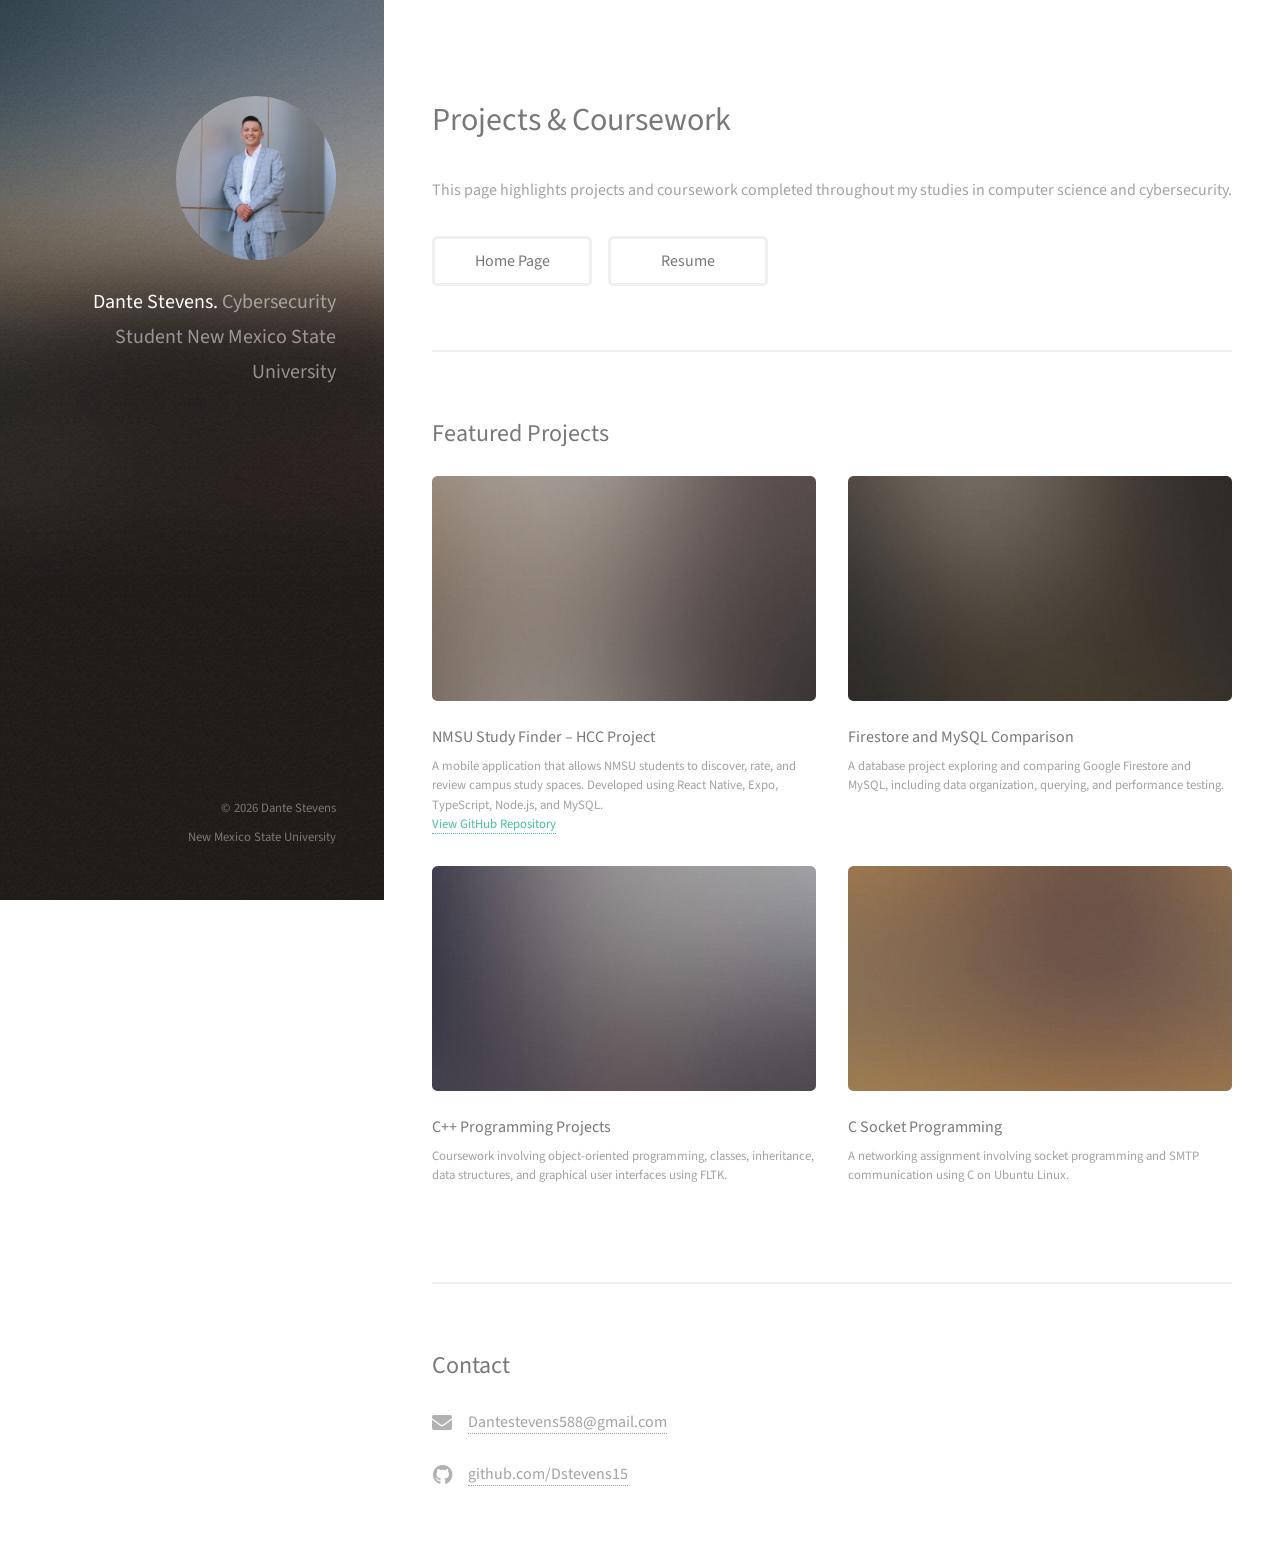
==== portfolio.html @ 9fdf4424 "Create portfolio.html for showcasing projects This file serves as a personal portfolio showcasing pr" ====
<!DOCTYPE HTML>
<html>
<head>
    <title>Dante Stevens | Projects</title>
    <meta charset="utf-8" />
    <meta name="viewport" content="width=device-width, initial-scale=1, user-scalable=no" />
    <link rel="stylesheet" href="assets/css/main.css" />
</head>
<body class="is-preload">

    <header id="header">
        <div class="inner">
            <a href="index.html" class="image avatar">
                <img src="images/avatar.jpg" alt="Dante Stevens" />
            </a>
            <h1>
                <strong>Dante Stevens.</strong><br />
                Cybersecurity Student<br />
                New Mexico State University
            </h1>
        </div>
    </header>

    <div id="main">

        <section>
            <header class="major">
                <h2>Projects & Coursework</h2>
            </header>

            <p>
                This page highlights projects and coursework completed
                throughout my studies in computer science and cybersecurity.
            </p>

            <ul class="actions">
                <li><a href="index.html" class="button">Home Page</a></li>
                <li><a href="files/resume.pdf" target="_blank" class="button">Resume</a></li>
            </ul>
        </section>

        <section>
            <h2>Featured Projects</h2>

            <div class="row">

                <article class="col-6 col-12-xsmall work-item">
                    <a href="https://github.com/Dstevens15/NMSU-Studyroom-RatingApp"
                       target="_blank" class="image fit">
                        <img src="images/thumbs/01.jpg" alt="Study Finder project" />
                    </a>
                    <h3>NMSU Study Finder – HCC Project</h3>
                    <p>
                        A mobile application that allows NMSU students to
                        discover, rate, and review campus study spaces.
                        Developed using React Native, Expo, TypeScript,
                        Node.js, and MySQL.
                    </p>
                    <p>
                        <a href="https://github.com/Dstevens15/NMSU-Studyroom-RatingApp"
                           target="_blank">View GitHub Repository</a>
                    </p>
                </article>

                <article class="col-6 col-12-xsmall work-item">
                    <a href="images/fulls/02.jpg" class="image fit">
                        <img src="images/thumbs/02.jpg" alt="Database project" />
                    </a>
                    <h3>Firestore and MySQL Comparison</h3>
                    <p>
                        A database project exploring and comparing
                        Google Firestore and MySQL, including data
                        organization, querying, and performance testing.
                    </p>
                </article>

                <article class="col-6 col-12-xsmall work-item">
                    <a href="images/fulls/03.jpg" class="image fit">
                        <img src="images/thumbs/03.jpg" alt="C++ programming project" />
                    </a>
                    <h3>C++ Programming Projects</h3>
                    <p>
                        Coursework involving object-oriented programming,
                        classes, inheritance, data structures, and
                        graphical user interfaces using FLTK.
                    </p>
                </article>

                <article class="col-6 col-12-xsmall work-item">
                    <a href="images/fulls/04.jpg" class="image fit">
                        <img src="images/thumbs/04.jpg" alt="Networking project" />
                    </a>
                    <h3>C Socket Programming</h3>
                    <p>
                        A networking assignment involving socket
                        programming and SMTP communication using
                        C on Ubuntu Linux.
                    </p>
                </article>

            </div>
        </section>

        <section>
            <h2>Contact</h2>
            <ul class="labeled-icons">
                <li>
                    <h3 class="icon solid fa-envelope">
                        <span class="label">Email</span>
                    </h3>
                    <a href="mailto:Dantestevens588@gmail.com">
                        Dantestevens588@gmail.com
                    </a>
                </li>
                <li>
                    <h3 class="icon brands fa-github">
                        <span class="label">GitHub</span>
                    </h3>
                    <a href="https://github.com/Dstevens15" target="_blank">
                        github.com/Dstevens15
                    </a>
                </li>
            </ul>
        </section>

    </div>

    <footer id="footer">
        <div class="inner">
            <ul class="copyright">
                <li>&copy; 2026 Dante Stevens</li>
                <li>New Mexico State University</li>
            </ul>
        </div>
    </footer>

    <script src="assets/js/jquery.min.js"></script>
    <script src="assets/js/jquery.poptrox.min.js"></script>
    <script src="assets/js/browser.min.js"></script>
    <script src="assets/js/breakpoints.min.js"></script>
    <script src="assets/js/util.js"></script>
    <script src="assets/js/main.js"></script>

</body>
</html>
---- assets/css/main.css ----
@import url("fontawesome-all.min.css");
@import url("https://fonts.googleapis.com/css?family=Source+Sans+Pro:400,400italic");

/*
	Strata by HTML5 UP
	html5up.net | @ajlkn
	Free for personal and commercial use under the CCA 3.0 license (html5up.net/license)
*/

html, body, div, span, applet, object,
iframe, h1, h2, h3, h4, h5, h6, p, blockquote,
pre, a, abbr, acronym, address, big, cite,
code, del, dfn, em, img, ins, kbd, q, s, samp,
small, strike, strong, sub, sup, tt, var, b,
u, i, center, dl, dt, dd, ol, ul, li, fieldset,
form, label, legend, table, caption, tbody,
tfoot, thead, tr, th, td, article, aside,
canvas, details, embed, figure, figcaption,
footer, header, hgroup, menu, nav, output, ruby,
section, summary, time, mark, audio, video {
	margin: 0;
	padding: 0;
	border: 0;
	font-size: 100%;
	font: inherit;
	vertical-align: baseline;}

article, aside, details, figcaption, figure,
footer, header, hgroup, menu, nav, section {
	display: block;}

body {
	line-height: 1;
}

ol, ul {
	list-style: none;
}

blockquote, q {
	quotes: none;
}

	blockquote:before, blockquote:after, q:before, q:after {
		content: '';
		content: none;
	}

table {
	border-collapse: collapse;
	border-spacing: 0;
}

body {
	-webkit-text-size-adjust: none;
}

mark {
	background-color: transparent;
	color: inherit;
}

input::-moz-focus-inner {
	border: 0;
	padding: 0;
}

input, select, textarea {
	-moz-appearance: none;
	-webkit-appearance: none;
	-ms-appearance: none;
	appearance: none;
}

/* Basic */

	html {
		box-sizing: border-box;
	}

	*, *:before, *:after {
		box-sizing: inherit;
	}

	body {
		background: #fff;
	}

		body.is-preload *, body.is-preload *:before, body.is-preload *:after {
			-moz-animation: none !important;
			-webkit-animation: none !important;
			-ms-animation: none !important;
			animation: none !important;
			-moz-transition: none !important;
			-webkit-transition: none !important;
			-ms-transition: none !important;
			transition: none !important;
		}

	body, input, select, textarea {
		color: #a2a2a2;
		font-family: "Source Sans Pro", Helvetica, sans-serif;
		font-size: 16pt;
		font-weight: 400;
		line-height: 1.75em;
	}

	a {
		-moz-transition: color 0.2s ease-in-out, border-color 0.2s ease-in-out;
		-webkit-transition: color 0.2s ease-in-out, border-color 0.2s ease-in-out;
		-ms-transition: color 0.2s ease-in-out, border-color 0.2s ease-in-out;
		transition: color 0.2s ease-in-out, border-color 0.2s ease-in-out;
		border-bottom: dotted 1px;
		color: #49bf9d;
		text-decoration: none;
	}

		a:hover {
			border-bottom-color: transparent;
			color: #49bf9d !important;
			text-decoration: none;
		}

	strong, b {
		color: #787878;
		font-weight: 400;
	}

	em, i {
		font-style: italic;
	}

	p {
		margin: 0 0 2em 0;
	}

	h1, h2, h3, h4, h5, h6 {
		color: #787878;
		font-weight: 400;
		line-height: 1em;
		margin: 0 0 1em 0;
	}

		h1 a, h2 a, h3 a, h4 a, h5 a, h6 a {
			color: inherit;
			text-decoration: none;
		}

	h1 {
		font-size: 2em;
		line-height: 1.5em;
	}

	h2 {
		font-size: 1.5em;
		line-height: 1.5em;
	}

	h3 {
		font-size: 1.25em;
		line-height: 1.5em;
	}

	h4 {
		font-size: 1.1em;
		line-height: 1.5em;
	}

	h5 {
		font-size: 0.9em;
		line-height: 1.5em;
	}

	h6 {
		font-size: 0.7em;
		line-height: 1.5em;
	}

	sub {
		font-size: 0.8em;
		position: relative;
		top: 0.5em;
	}

	sup {
		font-size: 0.8em;
		position: relative;
		top: -0.5em;
	}

	hr {
		border: 0;
		border-bottom: solid 2px #efefef;
		margin: 2em 0;
	}

		hr.major {
			margin: 3em 0;
		}

	blockquote {
		border-left: solid 6px #efefef;
		font-style: italic;
		margin: 0 0 2em 0;
		padding: 0.5em 0 0.5em 1.5em;
	}

	code {
		background: #f7f7f7;
		border-radius: 0.35em;
		border: solid 2px #efefef;
		font-family: "Courier New", monospace;
		font-size: 0.9em;
		margin: 0 0.25em;
		padding: 0.25em 0.65em;
	}

	pre {
		-webkit-overflow-scrolling: touch;
		font-family: "Courier New", monospace;
		font-size: 0.9em;
		margin: 0 0 2em 0;
	}

		pre code {
			display: block;
			line-height: 1.75em;
			padding: 1em 1.5em;
			overflow-x: auto;
		}

	.align-left {
		text-align: left;
	}

	.align-center {
		text-align: center;
	}

	.align-right {
		text-align: right;
	}

/* Container */

	.container {
		margin: 0 auto;
		max-width: calc(100% - 4em);
		width: 100%;
	}

		.container.xsmall {
			width: 25%;
		}

		.container.small {
			width: 50%;
		}

		.container.medium {
			width: 75%;
		}

		.container.large {
			width: 125%;
		}

		.container.xlarge {
			width: 150%;
		}

		.container.max {
			width: 100%;
		}

		@media screen and (max-width: 980px) {

			.container {
				width: 100% !important;
				max-width: 100% !important;
			}

		}

		@media screen and (max-width: 480px) {

			.container {
				max-width: calc(100% - 3em);
			}

		}

/* Row */

	.row {
		display: flex;
		flex-wrap: wrap;
		box-sizing: border-box;
		align-items: stretch;
	}

		.row > * {
			box-sizing: border-box;
		}

		.row.gtr-uniform > * > :last-child {
			margin-bottom: 0;
		}

		.row.aln-left {
			justify-content: flex-start;
		}

		.row.aln-center {
			justify-content: center;
		}

		.row.aln-right {
			justify-content: flex-end;
		}

		.row.aln-top {
			align-items: flex-start;
		}

		.row.aln-middle {
			align-items: center;
		}

		.row.aln-bottom {
			align-items: flex-end;
		}

		.row > .imp {
			order: -1;
		}

		.row > .col-1 {
			width: 8.33333%;
		}

		.row > .off-1 {
			margin-left: 8.33333%;
		}

		.row > .col-2 {
			width: 16.66667%;
		}

		.row > .off-2 {
			margin-left: 16.66667%;
		}

		.row > .col-3 {
			width: 25%;
		}

		.row > .off-3 {
			margin-left: 25%;
		}

		.row > .col-4 {
			width: 33.33333%;
		}

		.row > .off-4 {
			margin-left: 33.33333%;
		}

		.row > .col-5 {
			width: 41.66667%;
		}

		.row > .off-5 {
			margin-left: 41.66667%;
		}

		.row > .col-6 {
			width: 50%;
		}

		.row > .off-6 {
			margin-left: 50%;
		}

		.row > .col-7 {
			width: 58.33333%;
		}

		.row > .off-7 {
			margin-left: 58.33333%;
		}

		.row > .col-8 {
			width: 66.66667%;
		}

		.row > .off-8 {
			margin-left: 66.66667%;
		}

		.row > .col-9 {
			width: 75%;
		}

		.row > .off-9 {
			margin-left: 75%;
		}

		.row > .col-10 {
			width: 83.33333%;
		}

		.row > .off-10 {
			margin-left: 83.33333%;
		}

		.row > .col-11 {
			width: 91.66667%;
		}

		.row > .off-11 {
			margin-left: 91.66667%;
		}

		.row > .col-12 {
			width: 100%;
		}

		.row > .off-12 {
			margin-left: 100%;
		}

		.row.gtr-0 {
			margin-top: 0;
			margin-left: 0em;
		}

			.row.gtr-0 > * {
				padding: 0 0 0 0em;
			}

			.row.gtr-0.gtr-uniform {
				margin-top: 0em;
			}

				.row.gtr-0.gtr-uniform > * {
					padding-top: 0em;
				}

		.row.gtr-25 {
			margin-top: 0;
			margin-left: -0.625em;
		}

			.row.gtr-25 > * {
				padding: 0 0 0 0.625em;
			}

			.row.gtr-25.gtr-uniform {
				margin-top: -0.625em;
			}

				.row.gtr-25.gtr-uniform > * {
					padding-top: 0.625em;
				}

		.row.gtr-50 {
			margin-top: 0;
			margin-left: -1.25em;
		}

			.row.gtr-50 > * {
				padding: 0 0 0 1.25em;
			}

			.row.gtr-50.gtr-uniform {
				margin-top: -1.25em;
			}

				.row.gtr-50.gtr-uniform > * {
					padding-top: 1.25em;
				}

		.row {
			margin-top: 0;
			margin-left: -2.5em;
		}

			.row > * {
				padding: 0 0 0 2.5em;
			}

			.row.gtr-uniform {
				margin-top: -2.5em;
			}

				.row.gtr-uniform > * {
					padding-top: 2.5em;
				}

		.row.gtr-150 {
			margin-top: 0;
			margin-left: -3.75em;
		}

			.row.gtr-150 > * {
				padding: 0 0 0 3.75em;
			}

			.row.gtr-150.gtr-uniform {
				margin-top: -3.75em;
			}

				.row.gtr-150.gtr-uniform > * {
					padding-top: 3.75em;
				}

		.row.gtr-200 {
			margin-top: 0;
			margin-left: -5em;
		}

			.row.gtr-200 > * {
				padding: 0 0 0 5em;
			}

			.row.gtr-200.gtr-uniform {
				margin-top: -5em;
			}

				.row.gtr-200.gtr-uniform > * {
					padding-top: 5em;
				}

		@media screen and (max-width: 1800px) {

			.row {
				display: flex;
				flex-wrap: wrap;
				box-sizing: border-box;
				align-items: stretch;
			}

				.row > * {
					box-sizing: border-box;
				}

				.row.gtr-uniform > * > :last-child {
					margin-bottom: 0;
				}

				.row.aln-left {
					justify-content: flex-start;
				}

				.row.aln-center {
					justify-content: center;
				}

				.row.aln-right {
					justify-content: flex-end;
				}

				.row.aln-top {
					align-items: flex-start;
				}

				.row.aln-middle {
					align-items: center;
				}

				.row.aln-bottom {
					align-items: flex-end;
				}

				.row > .imp-xlarge {
					order: -1;
				}

				.row > .col-1-xlarge {
					width: 8.33333%;
				}

				.row > .off-1-xlarge {
					margin-left: 8.33333%;
				}

				.row > .col-2-xlarge {
					width: 16.66667%;
				}

				.row > .off-2-xlarge {
					margin-left: 16.66667%;
				}

				.row > .col-3-xlarge {
					width: 25%;
				}

				.row > .off-3-xlarge {
					margin-left: 25%;
				}

				.row > .col-4-xlarge {
					width: 33.33333%;
				}

				.row > .off-4-xlarge {
					margin-left: 33.33333%;
				}

				.row > .col-5-xlarge {
					width: 41.66667%;
				}

				.row > .off-5-xlarge {
					margin-left: 41.66667%;
				}

				.row > .col-6-xlarge {
					width: 50%;
				}

				.row > .off-6-xlarge {
					margin-left: 50%;
				}

				.row > .col-7-xlarge {
					width: 58.33333%;
				}

				.row > .off-7-xlarge {
					margin-left: 58.33333%;
				}

				.row > .col-8-xlarge {
					width: 66.66667%;
				}

				.row > .off-8-xlarge {
					margin-left: 66.66667%;
				}

				.row > .col-9-xlarge {
					width: 75%;
				}

				.row > .off-9-xlarge {
					margin-left: 75%;
				}

				.row > .col-10-xlarge {
					width: 83.33333%;
				}

				.row > .off-10-xlarge {
					margin-left: 83.33333%;
				}

				.row > .col-11-xlarge {
					width: 91.66667%;
				}

				.row > .off-11-xlarge {
					margin-left: 91.66667%;
				}

				.row > .col-12-xlarge {
					width: 100%;
				}

				.row > .off-12-xlarge {
					margin-left: 100%;
				}

				.row.gtr-0 {
					margin-top: 0;
					margin-left: 0em;
				}

					.row.gtr-0 > * {
						padding: 0 0 0 0em;
					}

					.row.gtr-0.gtr-uniform {
						margin-top: 0em;
					}

						.row.gtr-0.gtr-uniform > * {
							padding-top: 0em;
						}

				.row.gtr-25 {
					margin-top: 0;
					margin-left: -0.625em;
				}

					.row.gtr-25 > * {
						padding: 0 0 0 0.625em;
					}

					.row.gtr-25.gtr-uniform {
						margin-top: -0.625em;
					}

						.row.gtr-25.gtr-uniform > * {
							padding-top: 0.625em;
						}

				.row.gtr-50 {
					margin-top: 0;
					margin-left: -1.25em;
				}

					.row.gtr-50 > * {
						padding: 0 0 0 1.25em;
					}

					.row.gtr-50.gtr-uniform {
						margin-top: -1.25em;
					}

						.row.gtr-50.gtr-uniform > * {
							padding-top: 1.25em;
						}

				.row {
					margin-top: 0;
					margin-left: -2.5em;
				}

					.row > * {
						padding: 0 0 0 2.5em;
					}

					.row.gtr-uniform {
						margin-top: -2.5em;
					}

						.row.gtr-uniform > * {
							padding-top: 2.5em;
						}

				.row.gtr-150 {
					margin-top: 0;
					margin-left: -3.75em;
				}

					.row.gtr-150 > * {
						padding: 0 0 0 3.75em;
					}

					.row.gtr-150.gtr-uniform {
						margin-top: -3.75em;
					}

						.row.gtr-150.gtr-uniform > * {
							padding-top: 3.75em;
						}

				.row.gtr-200 {
					margin-top: 0;
					margin-left: -5em;
				}

					.row.gtr-200 > * {
						padding: 0 0 0 5em;
					}

					.row.gtr-200.gtr-uniform {
						margin-top: -5em;
					}

						.row.gtr-200.gtr-uniform > * {
							padding-top: 5em;
						}

		}

		@media screen and (max-width: 1280px) {

			.row {
				display: flex;
				flex-wrap: wrap;
				box-sizing: border-box;
				align-items: stretch;
			}

				.row > * {
					box-sizing: border-box;
				}

				.row.gtr-uniform > * > :last-child {
					margin-bottom: 0;
				}

				.row.aln-left {
					justify-content: flex-start;
				}

				.row.aln-center {
					justify-content: center;
				}

				.row.aln-right {
					justify-content: flex-end;
				}

				.row.aln-top {
					align-items: flex-start;
				}

				.row.aln-middle {
					align-items: center;
				}

				.row.aln-bottom {
					align-items: flex-end;
				}

				.row > .imp-large {
					order: -1;
				}

				.row > .col-1-large {
					width: 8.33333%;
				}

				.row > .off-1-large {
					margin-left: 8.33333%;
				}

				.row > .col-2-large {
					width: 16.66667%;
				}

				.row > .off-2-large {
					margin-left: 16.66667%;
				}

				.row > .col-3-large {
					width: 25%;
				}

				.row > .off-3-large {
					margin-left: 25%;
				}

				.row > .col-4-large {
					width: 33.33333%;
				}

				.row > .off-4-large {
					margin-left: 33.33333%;
				}

				.row > .col-5-large {
					width: 41.66667%;
				}

				.row > .off-5-large {
					margin-left: 41.66667%;
				}

				.row > .col-6-large {
					width: 50%;
				}

				.row > .off-6-large {
					margin-left: 50%;
				}

				.row > .col-7-large {
					width: 58.33333%;
				}

				.row > .off-7-large {
					margin-left: 58.33333%;
				}

				.row > .col-8-large {
					width: 66.66667%;
				}

				.row > .off-8-large {
					margin-left: 66.66667%;
				}

				.row > .col-9-large {
					width: 75%;
				}

				.row > .off-9-large {
					margin-left: 75%;
				}

				.row > .col-10-large {
					width: 83.33333%;
				}

				.row > .off-10-large {
					margin-left: 83.33333%;
				}

				.row > .col-11-large {
					width: 91.66667%;
				}

				.row > .off-11-large {
					margin-left: 91.66667%;
				}

				.row > .col-12-large {
					width: 100%;
				}

				.row > .off-12-large {
					margin-left: 100%;
				}

				.row.gtr-0 {
					margin-top: 0;
					margin-left: 0em;
				}

					.row.gtr-0 > * {
						padding: 0 0 0 0em;
					}

					.row.gtr-0.gtr-uniform {
						margin-top: 0em;
					}

						.row.gtr-0.gtr-uniform > * {
							padding-top: 0em;
						}

				.row.gtr-25 {
					margin-top: 0;
					margin-left: -0.5em;
				}

					.row.gtr-25 > * {
						padding: 0 0 0 0.5em;
					}

					.row.gtr-25.gtr-uniform {
						margin-top: -0.5em;
					}

						.row.gtr-25.gtr-uniform > * {
							padding-top: 0.5em;
						}

				.row.gtr-50 {
					margin-top: 0;
					margin-left: -1em;
				}

					.row.gtr-50 > * {
						padding: 0 0 0 1em;
					}

					.row.gtr-50.gtr-uniform {
						margin-top: -1em;
					}

						.row.gtr-50.gtr-uniform > * {
							padding-top: 1em;
						}

				.row {
					margin-top: 0;
					margin-left: -2em;
				}

					.row > * {
						padding: 0 0 0 2em;
					}

					.row.gtr-uniform {
						margin-top: -2em;
					}

						.row.gtr-uniform > * {
							padding-top: 2em;
						}

				.row.gtr-150 {
					margin-top: 0;
					margin-left: -3em;
				}

					.row.gtr-150 > * {
						padding: 0 0 0 3em;
					}

					.row.gtr-150.gtr-uniform {
						margin-top: -3em;
					}

						.row.gtr-150.gtr-uniform > * {
							padding-top: 3em;
						}

				.row.gtr-200 {
					margin-top: 0;
					margin-left: -4em;
				}

					.row.gtr-200 > * {
						padding: 0 0 0 4em;
					}

					.row.gtr-200.gtr-uniform {
						margin-top: -4em;
					}

						.row.gtr-200.gtr-uniform > * {
							padding-top: 4em;
						}

		}

		@media screen and (max-width: 980px) {

			.row {
				display: flex;
				flex-wrap: wrap;
				box-sizing: border-box;
				align-items: stretch;
			}

				.row > * {
					box-sizing: border-box;
				}

				.row.gtr-uniform > * > :last-child {
					margin-bottom: 0;
				}

				.row.aln-left {
					justify-content: flex-start;
				}

				.row.aln-center {
					justify-content: center;
				}

				.row.aln-right {
					justify-content: flex-end;
				}

				.row.aln-top {
					align-items: flex-start;
				}

				.row.aln-middle {
					align-items: center;
				}

				.row.aln-bottom {
					align-items: flex-end;
				}

				.row > .imp-medium {
					order: -1;
				}

				.row > .col-1-medium {
					width: 8.33333%;
				}

				.row > .off-1-medium {
					margin-left: 8.33333%;
				}

				.row > .col-2-medium {
					width: 16.66667%;
				}

				.row > .off-2-medium {
					margin-left: 16.66667%;
				}

				.row > .col-3-medium {
					width: 25%;
				}

				.row > .off-3-medium {
					margin-left: 25%;
				}

				.row > .col-4-medium {
					width: 33.33333%;
				}

				.row > .off-4-medium {
					margin-left: 33.33333%;
				}

				.row > .col-5-medium {
					width: 41.66667%;
				}

				.row > .off-5-medium {
					margin-left: 41.66667%;
				}

				.row > .col-6-medium {
					width: 50%;
				}

				.row > .off-6-medium {
					margin-left: 50%;
				}

				.row > .col-7-medium {
					width: 58.33333%;
				}

				.row > .off-7-medium {
					margin-left: 58.33333%;
				}

				.row > .col-8-medium {
					width: 66.66667%;
				}

				.row > .off-8-medium {
					margin-left: 66.66667%;
				}

				.row > .col-9-medium {
					width: 75%;
				}

				.row > .off-9-medium {
					margin-left: 75%;
				}

				.row > .col-10-medium {
					width: 83.33333%;
				}

				.row > .off-10-medium {
					margin-left: 83.33333%;
				}

				.row > .col-11-medium {
					width: 91.66667%;
				}

				.row > .off-11-medium {
					margin-left: 91.66667%;
				}

				.row > .col-12-medium {
					width: 100%;
				}

				.row > .off-12-medium {
					margin-left: 100%;
				}

				.row.gtr-0 {
					margin-top: 0;
					margin-left: 0em;
				}

					.row.gtr-0 > * {
						padding: 0 0 0 0em;
					}

					.row.gtr-0.gtr-uniform {
						margin-top: 0em;
					}

						.row.gtr-0.gtr-uniform > * {
							padding-top: 0em;
						}

				.row.gtr-25 {
					margin-top: 0;
					margin-left: -0.5em;
				}

					.row.gtr-25 > * {
						padding: 0 0 0 0.5em;
					}

					.row.gtr-25.gtr-uniform {
						margin-top: -0.5em;
					}

						.row.gtr-25.gtr-uniform > * {
							padding-top: 0.5em;
						}

				.row.gtr-50 {
					margin-top: 0;
					margin-left: -1em;
				}

					.row.gtr-50 > * {
						padding: 0 0 0 1em;
					}

					.row.gtr-50.gtr-uniform {
						margin-top: -1em;
					}

						.row.gtr-50.gtr-uniform > * {
							padding-top: 1em;
						}

				.row {
					margin-top: 0;
					margin-left: -2em;
				}

					.row > * {
						padding: 0 0 0 2em;
					}

					.row.gtr-uniform {
						margin-top: -2em;
					}

						.row.gtr-uniform > * {
							padding-top: 2em;
						}

				.row.gtr-150 {
					margin-top: 0;
					margin-left: -3em;
				}

					.row.gtr-150 > * {
						padding: 0 0 0 3em;
					}

					.row.gtr-150.gtr-uniform {
						margin-top: -3em;
					}

						.row.gtr-150.gtr-uniform > * {
							padding-top: 3em;
						}

				.row.gtr-200 {
					margin-top: 0;
					margin-left: -4em;
				}

					.row.gtr-200 > * {
						padding: 0 0 0 4em;
					}

					.row.gtr-200.gtr-uniform {
						margin-top: -4em;
					}

						.row.gtr-200.gtr-uniform > * {
							padding-top: 4em;
						}

		}

		@media screen and (max-width: 736px) {

			.row {
				display: flex;
				flex-wrap: wrap;
				box-sizing: border-box;
				align-items: stretch;
			}

				.row > * {
					box-sizing: border-box;
				}

				.row.gtr-uniform > * > :last-child {
					margin-bottom: 0;
				}

				.row.aln-left {
					justify-content: flex-start;
				}

				.row.aln-center {
					justify-content: center;
				}

				.row.aln-right {
					justify-content: flex-end;
				}

				.row.aln-top {
					align-items: flex-start;
				}

				.row.aln-middle {
					align-items: center;
				}

				.row.aln-bottom {
					align-items: flex-end;
				}

				.row > .imp-small {
					order: -1;
				}

				.row > .col-1-small {
					width: 8.33333%;
				}

				.row > .off-1-small {
					margin-left: 8.33333%;
				}

				.row > .col-2-small {
					width: 16.66667%;
				}

				.row > .off-2-small {
					margin-left: 16.66667%;
				}

				.row > .col-3-small {
					width: 25%;
				}

				.row > .off-3-small {
					margin-left: 25%;
				}

				.row > .col-4-small {
					width: 33.33333%;
				}

				.row > .off-4-small {
					margin-left: 33.33333%;
				}

				.row > .col-5-small {
					width: 41.66667%;
				}

				.row > .off-5-small {
					margin-left: 41.66667%;
				}

				.row > .col-6-small {
					width: 50%;
				}

				.row > .off-6-small {
					margin-left: 50%;
				}

				.row > .col-7-small {
					width: 58.33333%;
				}

				.row > .off-7-small {
					margin-left: 58.33333%;
				}

				.row > .col-8-small {
					width: 66.66667%;
				}

				.row > .off-8-small {
					margin-left: 66.66667%;
				}

				.row > .col-9-small {
					width: 75%;
				}

				.row > .off-9-small {
					margin-left: 75%;
				}

				.row > .col-10-small {
					width: 83.33333%;
				}

				.row > .off-10-small {
					margin-left: 83.33333%;
				}

				.row > .col-11-small {
					width: 91.66667%;
				}

				.row > .off-11-small {
					margin-left: 91.66667%;
				}

				.row > .col-12-small {
					width: 100%;
				}

				.row > .off-12-small {
					margin-left: 100%;
				}

				.row.gtr-0 {
					margin-top: 0;
					margin-left: 0em;
				}

					.row.gtr-0 > * {
						padding: 0 0 0 0em;
					}

					.row.gtr-0.gtr-uniform {
						margin-top: 0em;
					}

						.row.gtr-0.gtr-uniform > * {
							padding-top: 0em;
						}

				.row.gtr-25 {
					margin-top: 0;
					margin-left: -0.375em;
				}

					.row.gtr-25 > * {
						padding: 0 0 0 0.375em;
					}

					.row.gtr-25.gtr-uniform {
						margin-top: -0.375em;
					}

						.row.gtr-25.gtr-uniform > * {
							padding-top: 0.375em;
						}

				.row.gtr-50 {
					margin-top: 0;
					margin-left: -0.75em;
				}

					.row.gtr-50 > * {
						padding: 0 0 0 0.75em;
					}

					.row.gtr-50.gtr-uniform {
						margin-top: -0.75em;
					}

						.row.gtr-50.gtr-uniform > * {
							padding-top: 0.75em;
						}

				.row {
					margin-top: 0;
					margin-left: -1.5em;
				}

					.row > * {
						padding: 0 0 0 1.5em;
					}

					.row.gtr-uniform {
						margin-top: -1.5em;
					}

						.row.gtr-uniform > * {
							padding-top: 1.5em;
						}

				.row.gtr-150 {
					margin-top: 0;
					margin-left: -2.25em;
				}

					.row.gtr-150 > * {
						padding: 0 0 0 2.25em;
					}

					.row.gtr-150.gtr-uniform {
						margin-top: -2.25em;
					}

						.row.gtr-150.gtr-uniform > * {
							padding-top: 2.25em;
						}

				.row.gtr-200 {
					margin-top: 0;
					margin-left: -3em;
				}

					.row.gtr-200 > * {
						padding: 0 0 0 3em;
					}

					.row.gtr-200.gtr-uniform {
						margin-top: -3em;
					}

						.row.gtr-200.gtr-uniform > * {
							padding-top: 3em;
						}

		}

		@media screen and (max-width: 480px) {

			.row {
				display: flex;
				flex-wrap: wrap;
				box-sizing: border-box;
				align-items: stretch;
			}

				.row > * {
					box-sizing: border-box;
				}

				.row.gtr-uniform > * > :last-child {
					margin-bottom: 0;
				}

				.row.aln-left {
					justify-content: flex-start;
				}

				.row.aln-center {
					justify-content: center;
				}

				.row.aln-right {
					justify-content: flex-end;
				}

				.row.aln-top {
					align-items: flex-start;
				}

				.row.aln-middle {
					align-items: center;
				}

				.row.aln-bottom {
					align-items: flex-end;
				}

				.row > .imp-xsmall {
					order: -1;
				}

				.row > .col-1-xsmall {
					width: 8.33333%;
				}

				.row > .off-1-xsmall {
					margin-left: 8.33333%;
				}

				.row > .col-2-xsmall {
					width: 16.66667%;
				}

				.row > .off-2-xsmall {
					margin-left: 16.66667%;
				}

				.row > .col-3-xsmall {
					width: 25%;
				}

				.row > .off-3-xsmall {
					margin-left: 25%;
				}

				.row > .col-4-xsmall {
					width: 33.33333%;
				}

				.row > .off-4-xsmall {
					margin-left: 33.33333%;
				}

				.row > .col-5-xsmall {
					width: 41.66667%;
				}

				.row > .off-5-xsmall {
					margin-left: 41.66667%;
				}

				.row > .col-6-xsmall {
					width: 50%;
				}

				.row > .off-6-xsmall {
					margin-left: 50%;
				}

				.row > .col-7-xsmall {
					width: 58.33333%;
				}

				.row > .off-7-xsmall {
					margin-left: 58.33333%;
				}

				.row > .col-8-xsmall {
					width: 66.66667%;
				}

				.row > .off-8-xsmall {
					margin-left: 66.66667%;
				}

				.row > .col-9-xsmall {
					width: 75%;
				}

				.row > .off-9-xsmall {
					margin-left: 75%;
				}

				.row > .col-10-xsmall {
					width: 83.33333%;
				}

				.row > .off-10-xsmall {
					margin-left: 83.33333%;
				}

				.row > .col-11-xsmall {
					width: 91.66667%;
				}

				.row > .off-11-xsmall {
					margin-left: 91.66667%;
				}

				.row > .col-12-xsmall {
					width: 100%;
				}

				.row > .off-12-xsmall {
					margin-left: 100%;
				}

				.row.gtr-0 {
					margin-top: 0;
					margin-left: 0em;
				}

					.row.gtr-0 > * {
						padding: 0 0 0 0em;
					}

					.row.gtr-0.gtr-uniform {
						margin-top: 0em;
					}

						.row.gtr-0.gtr-uniform > * {
							padding-top: 0em;
						}

				.row.gtr-25 {
					margin-top: 0;
					margin-left: -0.375em;
				}

					.row.gtr-25 > * {
						padding: 0 0 0 0.375em;
					}

					.row.gtr-25.gtr-uniform {
						margin-top: -0.375em;
					}

						.row.gtr-25.gtr-uniform > * {
							padding-top: 0.375em;
						}

				.row.gtr-50 {
					margin-top: 0;
					margin-left: -0.75em;
				}

					.row.gtr-50 > * {
						padding: 0 0 0 0.75em;
					}

					.row.gtr-50.gtr-uniform {
						margin-top: -0.75em;
					}

						.row.gtr-50.gtr-uniform > * {
							padding-top: 0.75em;
						}

				.row {
					margin-top: 0;
					margin-left: -1.5em;
				}

					.row > * {
						padding: 0 0 0 1.5em;
					}

					.row.gtr-uniform {
						margin-top: -1.5em;
					}

						.row.gtr-uniform > * {
							padding-top: 1.5em;
						}

				.row.gtr-150 {
					margin-top: 0;
					margin-left: -2.25em;
				}

					.row.gtr-150 > * {
						padding: 0 0 0 2.25em;
					}

					.row.gtr-150.gtr-uniform {
						margin-top: -2.25em;
					}

						.row.gtr-150.gtr-uniform > * {
							padding-top: 2.25em;
						}

				.row.gtr-200 {
					margin-top: 0;
					margin-left: -3em;
				}

					.row.gtr-200 > * {
						padding: 0 0 0 3em;
					}

					.row.gtr-200.gtr-uniform {
						margin-top: -3em;
					}

						.row.gtr-200.gtr-uniform > * {
							padding-top: 3em;
						}

		}

/* Section/Article */

	section.special, article.special {
		text-align: center;
	}

	header p {
		color: #b2b2b2;
		position: relative;
		margin: 0 0 1.5em 0;
	}

	header h2 + p {
		font-size: 1.25em;
		margin-top: -1em;
		line-height: 1.5em;
	}

	header h3 + p {
		font-size: 1.1em;
		margin-top: -0.8em;
		line-height: 1.5em;
	}

	header h4 + p,
	header h5 + p,
	header h6 + p {
		font-size: 0.9em;
		margin-top: -0.6em;
		line-height: 1.5em;
	}

	header.major h2 {
		font-size: 2em;
	}

/* Form */

	form {
		margin: 0 0 2em 0;
	}

	label {
		color: #787878;
		display: block;
		font-size: 0.9em;
		font-weight: 400;
		margin: 0 0 1em 0;
	}

	input[type="text"],
	input[type="password"],
	input[type="email"],
	select,
	textarea {
		-moz-appearance: none;
		-webkit-appearance: none;
		-ms-appearance: none;
		appearance: none;
		background: #f7f7f7;
		border-radius: 0.35em;
		border: solid 2px transparent;
		color: inherit;
		display: block;
		outline: 0;
		padding: 0 0.75em;
		text-decoration: none;
		width: 100%;
	}

		input[type="text"]:invalid,
		input[type="password"]:invalid,
		input[type="email"]:invalid,
		select:invalid,
		textarea:invalid {
			box-shadow: none;
		}

		input[type="text"]:focus,
		input[type="password"]:focus,
		input[type="email"]:focus,
		select:focus,
		textarea:focus {
			border-color: #49bf9d;
		}

	select {
		background-image: url("data:image/svg+xml;charset=utf8,%3Csvg xmlns='http://www.w3.org/2000/svg' width='40' height='40' preserveAspectRatio='none' viewBox='0 0 40 40'%3E%3Cpath d='M9.4,12.3l10.4,10.4l10.4-10.4c0.2-0.2,0.5-0.4,0.9-0.4c0.3,0,0.6,0.1,0.9,0.4l3.3,3.3c0.2,0.2,0.4,0.5,0.4,0.9 c0,0.4-0.1,0.6-0.4,0.9L20.7,31.9c-0.2,0.2-0.5,0.4-0.9,0.4c-0.3,0-0.6-0.1-0.9-0.4L4.3,17.3c-0.2-0.2-0.4-0.5-0.4-0.9 c0-0.4,0.1-0.6,0.4-0.9l3.3-3.3c0.2-0.2,0.5-0.4,0.9-0.4S9.1,12.1,9.4,12.3z' fill='%23dfdfdf' /%3E%3C/svg%3E");
		background-size: 1.25rem;
		background-repeat: no-repeat;
		background-position: calc(100% - 1rem) center;
		height: 2.75em;
		padding-right: 2.75em;
		text-overflow: ellipsis;
	}

		select option {
			color: #787878;
			background: #fff;
		}

		select:focus::-ms-value {
			background-color: transparent;
		}

		select::-ms-expand {
			display: none;
		}

	input[type="text"],
	input[type="password"],
	input[type="email"],
	select {
		height: 2.75em;
	}

	textarea {
		padding: 0.75em;
	}

	input[type="checkbox"],
	input[type="radio"] {
		-moz-appearance: none;
		-webkit-appearance: none;
		-ms-appearance: none;
		appearance: none;
		display: block;
		float: left;
		margin-right: -2em;
		opacity: 0;
		width: 1em;
		z-index: -1;
	}

		input[type="checkbox"] + label,
		input[type="radio"] + label {
			text-decoration: none;
			color: #a2a2a2;
			cursor: pointer;
			display: inline-block;
			font-size: 1em;
			font-weight: 400;
			padding-left: 2.4em;
			padding-right: 0.75em;
			position: relative;
		}

			input[type="checkbox"] + label:before,
			input[type="radio"] + label:before {
				-moz-osx-font-smoothing: grayscale;
				-webkit-font-smoothing: antialiased;
				display: inline-block;
				font-style: normal;
				font-variant: normal;
				text-rendering: auto;
				line-height: 1;
				text-transform: none !important;
				font-family: 'Font Awesome 5 Free';
				font-weight: 900;
			}

			input[type="checkbox"] + label:before,
			input[type="radio"] + label:before {
				background: #f7f7f7;
				border-radius: 0.35em;
				border: solid 2px transparent;
				content: '';
				display: inline-block;
				font-size: 0.8em;
				height: 2.0625em;
				left: 0;
				line-height: 1.85625em;
				position: absolute;
				text-align: center;
				top: 0;
				width: 2.0625em;
			}

		input[type="checkbox"]:checked + label:before,
		input[type="radio"]:checked + label:before {
			background: #787878;
			border-color: #787878;
			color: #fff;
			content: '\f00c';
		}

		input[type="checkbox"]:focus + label:before,
		input[type="radio"]:focus + label:before {
			border-color: #49bf9d;
		}

	input[type="checkbox"] + label:before {
		border-radius: 0.35em;
	}

	input[type="radio"] + label:before {
		border-radius: 100%;
	}

	::-webkit-input-placeholder {
		color: #b2b2b2 !important;
		opacity: 1.0;
	}

	:-moz-placeholder {
		color: #b2b2b2 !important;
		opacity: 1.0;
	}

	::-moz-placeholder {
		color: #b2b2b2 !important;
		opacity: 1.0;
	}

	:-ms-input-placeholder {
		color: #b2b2b2 !important;
		opacity: 1.0;
	}

/* Box */

	.box {
		border-radius: 0.35em;
		border: solid 2px #efefef;
		margin-bottom: 2em;
		padding: 1.5em;
	}

		.box > :last-child,
		.box > :last-child > :last-child,
		.box > :last-child > :last-child > :last-child {
			margin-bottom: 0;
		}

		.box.alt {
			border: 0;
			border-radius: 0;
			padding: 0;
		}

/* Icon */

	.icon {
		text-decoration: none;
		border-bottom: none;
		position: relative;
	}

		.icon:before {
			-moz-osx-font-smoothing: grayscale;
			-webkit-font-smoothing: antialiased;
			display: inline-block;
			font-style: normal;
			font-variant: normal;
			text-rendering: auto;
			line-height: 1;
			text-transform: none !important;
			font-family: 'Font Awesome 5 Free';
			font-weight: 400;
		}

		.icon > .label {
			display: none;
		}

		.icon:before {
			line-height: inherit;
		}

		.icon.solid:before {
			font-weight: 900;
		}

		.icon.brands:before {
			font-family: 'Font Awesome 5 Brands';
		}

/* Image */

	.image {
		border-radius: 0.35em;
		border: 0;
		display: inline-block;
		position: relative;
	}

		.image:before {
			-moz-transition: opacity 0.2s ease-in-out;
			-webkit-transition: opacity 0.2s ease-in-out;
			-ms-transition: opacity 0.2s ease-in-out;
			transition: opacity 0.2s ease-in-out;
			background: url("images/overlay.png");
			border-radius: 0.35em;
			content: '';
			display: block;
			height: 100%;
			left: 0;
			opacity: 0.5;
			position: absolute;
			top: 0;
			width: 100%;
		}

		.image.thumb {
			text-align: center;
		}

			.image.thumb:after {
				-moz-transition: opacity 0.2s ease-in-out;
				-webkit-transition: opacity 0.2s ease-in-out;
				-ms-transition: opacity 0.2s ease-in-out;
				transition: opacity 0.2s ease-in-out;
				border-radius: 0.35em;
				border: solid 3px rgba(255, 255, 255, 0.5);
				color: #fff;
				content: 'View';
				display: inline-block;
				font-size: 0.8em;
				font-weight: 400;
				left: 50%;
				line-height: 2.25em;
				margin: -1.25em 0 0 -3em;
				opacity: 0;
				padding: 0 1.5em;
				position: absolute;
				text-align: center;
				text-decoration: none;
				top: 50%;
				white-space: nowrap;
			}

			.image.thumb:hover:after {
				opacity: 1.0;
			}

			.image.thumb:hover:before {
				background: url("images/overlay.png"), url("images/overlay.png");
				opacity: 1.0;
			}

		.image img {
			border-radius: 0.35em;
			display: block;
		}

		.image.left {
			float: left;
			margin: 0 1.5em 1em 0;
			top: 0.25em;
		}

		.image.right {
			float: right;
			margin: 0 0 1em 1.5em;
			top: 0.25em;
		}

		.image.left, .image.right {
			max-width: 40%;
		}

			.image.left img, .image.right img {
				width: 100%;
			}

		.image.fit {
			display: block;
			margin: 0 0 2em 0;
			width: 100%;
		}

			.image.fit img {
				width: 100%;
			}

		.image.avatar {
			border-radius: 100%;
		}

			.image.avatar:before {
				display: none;
			}

			.image.avatar img {
				border-radius: 100%;
				width: 100%;
			}

/* List */

	ol {
		list-style: decimal;
		margin: 0 0 2em 0;
		padding-left: 1.25em;
	}

		ol li {
			padding-left: 0.25em;
		}

	ul {
		list-style: disc;
		margin: 0 0 2em 0;
		padding-left: 1em;
	}

		ul li {
			padding-left: 0.5em;
		}

		ul.alt {
			list-style: none;
			padding-left: 0;
		}

			ul.alt li {
				border-top: solid 2px #efefef;
				padding: 0.5em 0;
			}

				ul.alt li:first-child {
					border-top: 0;
					padding-top: 0;
				}

	dl {
		margin: 0 0 2em 0;
	}

/* Icons */

	ul.icons {
		cursor: default;
		list-style: none;
		padding-left: 0;
	}

		ul.icons li {
			display: inline-block;
			padding: 0 1em 0 0;
		}

			ul.icons li:last-child {
				padding-right: 0;
			}

			ul.icons li .icon:before {
				font-size: 1.5em;
			}

/* Labeled Icons */

	ul.labeled-icons {
		list-style: none;
		padding: 0;
	}

		ul.labeled-icons li {
			line-height: 1.75em;
			margin: 1.5em 0 0 0;
			padding-left: 2.25em;
			position: relative;
		}

			ul.labeled-icons li:first-child {
				margin-top: 0;
			}

			ul.labeled-icons li a {
				color: inherit;
			}

			ul.labeled-icons li h3 {
				color: #b2b2b2;
				left: 0;
				position: absolute;
				text-align: center;
				top: 0;
				width: 1em;
			}

/* Actions */

	ul.actions {
		display: -moz-flex;
		display: -webkit-flex;
		display: -ms-flex;
		display: flex;
		cursor: default;
		list-style: none;
		margin-left: -1em;
		padding-left: 0;
	}

		ul.actions li {
			padding: 0 0 0 1em;
			vertical-align: middle;
		}

		ul.actions.special {
			-moz-justify-content: center;
			-webkit-justify-content: center;
			-ms-justify-content: center;
			justify-content: center;
			width: 100%;
			margin-left: 0;
		}

			ul.actions.special li:first-child {
				padding-left: 0;
			}

		ul.actions.stacked {
			-moz-flex-direction: column;
			-webkit-flex-direction: column;
			-ms-flex-direction: column;
			flex-direction: column;
			margin-left: 0;
		}

			ul.actions.stacked li {
				padding: 1.3em 0 0 0;
			}

				ul.actions.stacked li:first-child {
					padding-top: 0;
				}

		ul.actions.fit {
			width: calc(100% + 1em);
		}

			ul.actions.fit li {
				-moz-flex-grow: 1;
				-webkit-flex-grow: 1;
				-ms-flex-grow: 1;
				flex-grow: 1;
				-moz-flex-shrink: 1;
				-webkit-flex-shrink: 1;
				-ms-flex-shrink: 1;
				flex-shrink: 1;
				width: 100%;
			}

				ul.actions.fit li > * {
					width: 100%;
				}

			ul.actions.fit.stacked {
				width: 100%;
			}

		@media screen and (max-width: 480px) {

			ul.actions:not(.fixed) {
				-moz-flex-direction: column;
				-webkit-flex-direction: column;
				-ms-flex-direction: column;
				flex-direction: column;
				margin-left: 0;
				width: 100% !important;
			}

				ul.actions:not(.fixed) li {
					-moz-flex-grow: 1;
					-webkit-flex-grow: 1;
					-ms-flex-grow: 1;
					flex-grow: 1;
					-moz-flex-shrink: 1;
					-webkit-flex-shrink: 1;
					-ms-flex-shrink: 1;
					flex-shrink: 1;
					padding: 1em 0 0 0;
					text-align: center;
					width: 100%;
				}

					ul.actions:not(.fixed) li > * {
						width: 100%;
					}

					ul.actions:not(.fixed) li:first-child {
						padding-top: 0;
					}

					ul.actions:not(.fixed) li input[type="submit"],
					ul.actions:not(.fixed) li input[type="reset"],
					ul.actions:not(.fixed) li input[type="button"],
					ul.actions:not(.fixed) li button,
					ul.actions:not(.fixed) li .button {
						width: 100%;
					}

						ul.actions:not(.fixed) li input[type="submit"].icon:before,
						ul.actions:not(.fixed) li input[type="reset"].icon:before,
						ul.actions:not(.fixed) li input[type="button"].icon:before,
						ul.actions:not(.fixed) li button.icon:before,
						ul.actions:not(.fixed) li .button.icon:before {
							margin-left: -0.5em;
						}

		}

/* Table */

	.table-wrapper {
		-webkit-overflow-scrolling: touch;
		overflow-x: auto;
	}

	table {
		margin: 0 0 2em 0;
		width: 100%;
	}

		table tbody tr {
			border: solid 1px #efefef;
			border-left: 0;
			border-right: 0;
		}

			table tbody tr:nth-child(2n + 1) {
				background-color: #f7f7f7;
			}

		table td {
			padding: 0.75em 0.75em;
		}

		table th {
			color: #787878;
			font-size: 0.9em;
			font-weight: 400;
			padding: 0 0.75em 0.75em 0.75em;
			text-align: left;
		}

		table thead {
			border-bottom: solid 2px #efefef;
		}

		table tfoot {
			border-top: solid 2px #efefef;
		}

		table.alt {
			border-collapse: separate;
		}

			table.alt tbody tr td {
				border: solid 2px #efefef;
				border-left-width: 0;
				border-top-width: 0;
			}

				table.alt tbody tr td:first-child {
					border-left-width: 2px;
				}

			table.alt tbody tr:first-child td {
				border-top-width: 2px;
			}

			table.alt thead {
				border-bottom: 0;
			}

			table.alt tfoot {
				border-top: 0;
			}

/* Button */

	input[type="submit"],
	input[type="reset"],
	input[type="button"],
	.button {
		-moz-appearance: none;
		-webkit-appearance: none;
		-ms-appearance: none;
		appearance: none;
		-moz-transition: background-color 0.2s ease-in-out, color 0.2s ease-in-out, border-color 0.2s ease-in-out;
		-webkit-transition: background-color 0.2s ease-in-out, color 0.2s ease-in-out, border-color 0.2s ease-in-out;
		-ms-transition: background-color 0.2s ease-in-out, color 0.2s ease-in-out, border-color 0.2s ease-in-out;
		transition: background-color 0.2s ease-in-out, color 0.2s ease-in-out, border-color 0.2s ease-in-out;
		background-color: transparent;
		border-radius: 0.35em;
		border: solid 3px #efefef;
		color: #787878 !important;
		cursor: pointer;
		display: inline-block;
		font-weight: 400;
		height: 3.15em;
		height: calc(2.75em + 6px);
		line-height: 2.75em;
		min-width: 10em;
		padding: 0 1.5em;
		text-align: center;
		text-decoration: none;
		white-space: nowrap;
	}

		input[type="submit"]:hover,
		input[type="reset"]:hover,
		input[type="button"]:hover,
		.button:hover {
			border-color: #49bf9d;
			color: #49bf9d !important;
		}

		input[type="submit"]:active,
		input[type="reset"]:active,
		input[type="button"]:active,
		.button:active {
			background-color: rgba(73, 191, 157, 0.1);
			border-color: #49bf9d;
			color: #49bf9d !important;
		}

		input[type="submit"].icon,
		input[type="reset"].icon,
		input[type="button"].icon,
		.button.icon {
			padding-left: 1.35em;
		}

			input[type="submit"].icon:before,
			input[type="reset"].icon:before,
			input[type="button"].icon:before,
			.button.icon:before {
				margin-right: 0.5em;
			}

		input[type="submit"].fit,
		input[type="reset"].fit,
		input[type="button"].fit,
		.button.fit {
			min-width: 0;
			width: 100%;
		}

		input[type="submit"].small,
		input[type="reset"].small,
		input[type="button"].small,
		.button.small {
			font-size: 0.8em;
		}

		input[type="submit"].large,
		input[type="reset"].large,
		input[type="button"].large,
		.button.large {
			font-size: 1.35em;
		}

		input[type="submit"].primary,
		input[type="reset"].primary,
		input[type="button"].primary,
		.button.primary {
			background-color: #49bf9d;
			border-color: #49bf9d;
			color: #ffffff !important;
		}

			input[type="submit"].primary:hover,
			input[type="reset"].primary:hover,
			input[type="button"].primary:hover,
			.button.primary:hover {
				background-color: #5cc6a7;
				border-color: #5cc6a7;
			}

			input[type="submit"].primary:active,
			input[type="reset"].primary:active,
			input[type="button"].primary:active,
			.button.primary:active {
				background-color: #3eb08f;
				border-color: #3eb08f;
			}

		input[type="submit"].disabled, input[type="submit"]:disabled,
		input[type="reset"].disabled,
		input[type="reset"]:disabled,
		input[type="button"].disabled,
		input[type="button"]:disabled,
		.button.disabled,
		.button:disabled {
			background-color: #e7e7e7 !important;
			border-color: #e7e7e7 !important;
			color: #b2b2b2 !important;
			cursor: default;
		}

/* Work Item */

	.work-item {
		margin: 0 0 2em 0;
	}

		.work-item .image {
			margin: 0 0 1.5em 0;
		}

		.work-item h3 {
			font-size: 1em;
			margin: 0 0 0.5em 0;
		}

		.work-item p {
			font-size: 0.8em;
			line-height: 1.5em;
			margin: 0;
		}

/* Header */

	#header {
		display: -moz-flex;
		display: -webkit-flex;
		display: -ms-flex;
		display: flex;
		-moz-flex-direction: column;
		-webkit-flex-direction: column;
		-ms-flex-direction: column;
		flex-direction: column;
		-moz-align-items: -moz-flex-end;
		-webkit-align-items: -webkit-flex-end;
		-ms-align-items: -ms-flex-end;
		align-items: flex-end;
		-moz-justify-content: space-between;
		-webkit-justify-content: space-between;
		-ms-justify-content: space-between;
		justify-content: space-between;
		background-color: #1f1815;
		background-attachment: scroll,								scroll;
		background-image: url("images/overlay.png"), url("../../images/bg.jpg");
		background-position: top left,							top left;
		background-repeat: repeat,								no-repeat;
		background-size: auto,								150%;
		color: rgba(255, 255, 255, 0.5);
		height: 100%;
		left: 0;
		padding: 8em 4em;
		position: fixed;
		text-align: right;
		top: 0;
		width: 35%;
	}

		#header > * {
			-moz-flex-shrink: 0;
			-webkit-flex-shrink: 0;
			-ms-flex-shrink: 0;
			flex-shrink: 0;
			width: 100%;
		}

		#header > .inner {
			-moz-flex-grow: 1;
			-webkit-flex-grow: 1;
			-ms-flex-grow: 1;
			flex-grow: 1;
			margin: 0 0 2em 0;
		}

		#header strong, #header b {
			color: #ffffff;
		}

		#header h2, #header h3, #header h4, #header h5, #header h6 {
			color: #ffffff;
		}

		#header h1 {
			color: rgba(255, 255, 255, 0.5);
			font-size: 1.35em;
			line-height: 1.75em;
			margin: 0;
		}

		#header .image.avatar {
			margin: 0 0 1em 0;
			width: 10em;
		}

/* Footer */

	#footer .icons {
		margin: 1em 0 0 0;
	}

		#footer .icons a {
			color: rgba(255, 255, 255, 0.4);
		}

	#footer .copyright {
		color: rgba(255, 255, 255, 0.4);
		font-size: 0.8em;
		list-style: none;
		margin: 1em 0 0 0;
		padding: 0;
	}

		#footer .copyright li {
			border-left: solid 1px rgba(255, 255, 255, 0.25);
			display: inline-block;
			line-height: 1em;
			margin-left: 0.75em;
			padding-left: 0.75em;
		}

			#footer .copyright li:first-child {
				border-left: 0;
				margin-left: 0;
				padding-left: 0;
			}

			#footer .copyright li a {
				color: inherit;
			}

/* Main */

	#main {
		margin-left: 35%;
		max-width: 54em;
		padding: 8em 4em 4em 4em;
		width: calc(100% - 35%);
	}

		#main > section {
			border-top: solid 2px #efefef;
			margin: 4em 0 0 0;
			padding: 4em 0 0 0;
		}

			#main > section:first-child {
				border-top: 0;
				margin-top: 0;
				padding-top: 0;
			}

/* Poptrox */

	@-moz-keyframes spin {
		0% {
			-moz-transform: rotate(0deg);
			-webkit-transform: rotate(0deg);
			-ms-transform: rotate(0deg);
			transform: rotate(0deg);
		}

		100% {
			-moz-transform: rotate(360deg);
			-webkit-transform: rotate(360deg);
			-ms-transform: rotate(360deg);
			transform: rotate(360deg);
		}
	}

	@-webkit-keyframes spin {
		0% {
			-moz-transform: rotate(0deg);
			-webkit-transform: rotate(0deg);
			-ms-transform: rotate(0deg);
			transform: rotate(0deg);
		}

		100% {
			-moz-transform: rotate(360deg);
			-webkit-transform: rotate(360deg);
			-ms-transform: rotate(360deg);
			transform: rotate(360deg);
		}
	}

	@-ms-keyframes spin {
		0% {
			-moz-transform: rotate(0deg);
			-webkit-transform: rotate(0deg);
			-ms-transform: rotate(0deg);
			transform: rotate(0deg);
		}

		100% {
			-moz-transform: rotate(360deg);
			-webkit-transform: rotate(360deg);
			-ms-transform: rotate(360deg);
			transform: rotate(360deg);
		}
	}

	@keyframes spin {
		0% {
			-moz-transform: rotate(0deg);
			-webkit-transform: rotate(0deg);
			-ms-transform: rotate(0deg);
			transform: rotate(0deg);
		}

		100% {
			-moz-transform: rotate(360deg);
			-webkit-transform: rotate(360deg);
			-ms-transform: rotate(360deg);
			transform: rotate(360deg);
		}
	}

	.poptrox-popup {
		-moz-box-sizing: content-box;
		-webkit-box-sizing: content-box;
		-ms-box-sizing: content-box;
		box-sizing: content-box;
		-webkit-tap-highlight-color: rgba(255, 255, 255, 0);
		background: #fff;
		border-radius: 0.35em;
		box-shadow: 0 0.1em 0.15em 0 rgba(0, 0, 0, 0.15);
		overflow: hidden;
		padding-bottom: 3em;
	}

		.poptrox-popup .loader {
			text-decoration: none;
			-moz-animation: spin 1s linear infinite;
			-webkit-animation: spin 1s linear infinite;
			-ms-animation: spin 1s linear infinite;
			animation: spin 1s linear infinite;
			font-size: 1.5em;
			height: 1em;
			left: 50%;
			line-height: 1em;
			margin: -0.5em 0 0 -0.5em;
			position: absolute;
			top: 50%;
			width: 1em;
		}

			.poptrox-popup .loader:before {
				-moz-osx-font-smoothing: grayscale;
				-webkit-font-smoothing: antialiased;
				display: inline-block;
				font-style: normal;
				font-variant: normal;
				text-rendering: auto;
				line-height: 1;
				text-transform: none !important;
				font-family: 'Font Awesome 5 Free';
				font-weight: 900;
			}

			.poptrox-popup .loader:before {
				content: '\f1ce';
			}

		.poptrox-popup .caption {
			background: #fff;
			bottom: 0;
			cursor: default;
			font-size: 0.9em;
			height: 3em;
			left: 0;
			line-height: 2.8em;
			position: absolute;
			text-align: center;
			width: 100%;
			z-index: 1;
		}

		.poptrox-popup .nav-next,
		.poptrox-popup .nav-previous {
			text-decoration: none;
			-moz-transition: opacity 0.2s ease-in-out;
			-webkit-transition: opacity 0.2s ease-in-out;
			-ms-transition: opacity 0.2s ease-in-out;
			transition: opacity 0.2s ease-in-out;
			-webkit-tap-highlight-color: rgba(255, 255, 255, 0);
			background: rgba(0, 0, 0, 0.01);
			cursor: pointer;
			height: 100%;
			opacity: 0;
			position: absolute;
			top: 0;
			width: 50%;
		}

			.poptrox-popup .nav-next:before,
			.poptrox-popup .nav-previous:before {
				-moz-osx-font-smoothing: grayscale;
				-webkit-font-smoothing: antialiased;
				display: inline-block;
				font-style: normal;
				font-variant: normal;
				text-rendering: auto;
				line-height: 1;
				text-transform: none !important;
				font-family: 'Font Awesome 5 Free';
				font-weight: 900;
			}

			.poptrox-popup .nav-next:before,
			.poptrox-popup .nav-previous:before {
				color: #fff;
				font-size: 2.5em;
				height: 1em;
				line-height: 1em;
				margin-top: -0.75em;
				position: absolute;
				text-align: center;
				top: 50%;
				width: 1.5em;
			}

		.poptrox-popup .nav-next {
			right: 0;
		}

			.poptrox-popup .nav-next:before {
				content: '\f105';
				right: 0;
			}

		.poptrox-popup .nav-previous {
			left: 0;
		}

			.poptrox-popup .nav-previous:before {
				content: '\f104';
				left: 0;
			}

		.poptrox-popup .closer {
			text-decoration: none;
			-moz-transition: opacity 0.2s ease-in-out;
			-webkit-transition: opacity 0.2s ease-in-out;
			-ms-transition: opacity 0.2s ease-in-out;
			transition: opacity 0.2s ease-in-out;
			-webkit-tap-highlight-color: rgba(255, 255, 255, 0);
			color: #fff;
			height: 4em;
			line-height: 4em;
			opacity: 0;
			position: absolute;
			right: 0;
			text-align: center;
			top: 0;
			width: 4em;
			z-index: 2;
		}

			.poptrox-popup .closer:before {
				-moz-osx-font-smoothing: grayscale;
				-webkit-font-smoothing: antialiased;
				display: inline-block;
				font-style: normal;
				font-variant: normal;
				text-rendering: auto;
				line-height: 1;
				text-transform: none !important;
				font-family: 'Font Awesome 5 Free';
				font-weight: 900;
			}

			.poptrox-popup .closer:before {
				-moz-box-sizing: content-box;
				-webkit-box-sizing: content-box;
				-ms-box-sizing: content-box;
				box-sizing: content-box;
				border-radius: 100%;
				border: solid 3px rgba(255, 255, 255, 0.5);
				content: '\f00d';
				display: block;
				font-size: 1em;
				height: 1.75em;
				left: 50%;
				line-height: 1.75em;
				margin: -0.875em 0 0 -0.875em;
				position: absolute;
				top: 50%;
				width: 1.75em;
			}

		.poptrox-popup:hover .nav-next,
		.poptrox-popup:hover .nav-previous {
			opacity: 0.5;
		}

			.poptrox-popup:hover .nav-next:hover,
			.poptrox-popup:hover .nav-previous:hover {
				opacity: 1.0;
			}

		.poptrox-popup:hover .closer {
			opacity: 0.5;
		}

			.poptrox-popup:hover .closer:hover {
				opacity: 1.0;
			}

/* Touch */

	body.is-touch .image.thumb:before {
		opacity: 0.5 !important;
	}

	body.is-touch .image.thumb:after {
		display: none !important;
	}

	body.is-touch #header {
		background-attachment: scroll;
		background-size: auto, cover;
	}

	body.is-touch .poptrox-popup .nav-next,
	body.is-touch .poptrox-popup .nav-previous,
	body.is-touch .poptrox-popup .closer {
		opacity: 1.0 !important;
	}

/* XLarge */

	@media screen and (max-width: 1800px) {

		/* Basic */

			body, input, select, textarea {
				font-size: 12pt;
			}

	}

/* Large */

	@media screen and (max-width: 1280px) {

		/* Header */

			#header {
				padding: 6em 3em 3em 3em;
				width: 30%;
			}

				#header h1 {
					font-size: 1.25em;
				}

					#header h1 br {
						display: none;
					}

				#header > .inner {
					margin-bottom: 0;
				}

		/* Footer */

			#footer .copyright li {
				border-left-width: 0;
				display: block;
				line-height: 2.25em;
				margin-left: 0;
				padding-left: 0;
			}

		/* Main */

			#main {
				margin-left: 30%;
				max-width: none;
				padding: 6em 3em 3em 3em;
				width: calc(100% - 30%);
			}

	}

/* Medium */

	@media screen and (max-width: 980px) {

		/* Basic */

			h1 br, h2 br, h3 br, h4 br, h5 br, h6 br {
				display: none;
			}

		/* List */

			ul.icons li .icon {
				font-size: 1.25em;
			}

		/* Header */

			#header {
				background-attachment: scroll;
				background-position: top left, center center;
				background-size: auto,		cover;
				left: auto;
				padding: 6em 4em;
				position: relative;
				text-align: center;
				top: auto;
				width: 100%;
				display: block;
			}

				#header h1 {
					font-size: 1.75em;
				}

					#header h1 br {
						display: inline;
					}

		/* Footer */

			#footer {
				background-attachment: scroll;
				background-color: #1f1815;
				background-image: url("images/overlay.png"), url("../../images/bg.jpg");
				background-position: top left,						bottom center;
				background-repeat: repeat,							no-repeat;
				background-size: auto,							cover;
				bottom: auto;
				left: auto;
				padding: 4em 4em 6em 4em;
				position: relative;
				text-align: center;
				width: 100%;
			}

				#footer .icons {
					margin: 0 0 1em 0;
				}

				#footer .copyright {
					margin: 0 0 1em 0;
				}

					#footer .copyright li {
						border-left-width: 1px;
						display: inline-block;
						line-height: 1em;
						margin-left: 0.75em;
						padding-left: 0.75em;
					}

		/* Main */

			#main {
				margin: 0;
				padding: 6em 4em;
				width: 100%;
			}

	}

/* Small */

	@media screen and (max-width: 736px) {

		/* Basic */

			h1 {
				font-size: 1.5em;
			}

			h2 {
				font-size: 1.2em;
			}

			h3 {
				font-size: 1em;
			}

		/* Section/Article */

			section.special, article.special {
				text-align: center;
			}

			header.major h2 {
				font-size: 1.35em;
			}

		/* List */

			ul.labeled-icons li {
				padding-left: 2em;
			}

				ul.labeled-icons li h3 {
					line-height: 1.75em;
				}

		/* Header */

			#header {
				padding: 2.25em 1.5em;
			}

				#header h1 {
					font-size: 1.35em;
				}

		/* Footer */

			#footer {
				padding: 2.25em 1.5em;
			}

		/* Main */

			#main {
				padding: 2.25em 1.5em 0.25em 1.5em;
			}

				#main > section {
					margin: 2.25em 0 0 0;
					padding: 2.25em 0 0 0;
				}

		/* Poptrox */

			.poptrox-popup {
				border-radius: 0;
			}

				.poptrox-popup .nav-next:before,
				.poptrox-popup .nav-previous:before {
					margin-top: -1em;
				}

	}

/* XSmall */

	@media screen and (max-width: 480px) {

		/* Header */

			#header {
				padding: 4.5em 1.5em;
			}

				#header h1 br {
					display: none;
				}

		/* Footer */

			#footer .copyright li {
				border-left-width: 0;
				display: block;
				line-height: 2.25em;
				margin-left: 0;
				padding-left: 0;
			}

	}
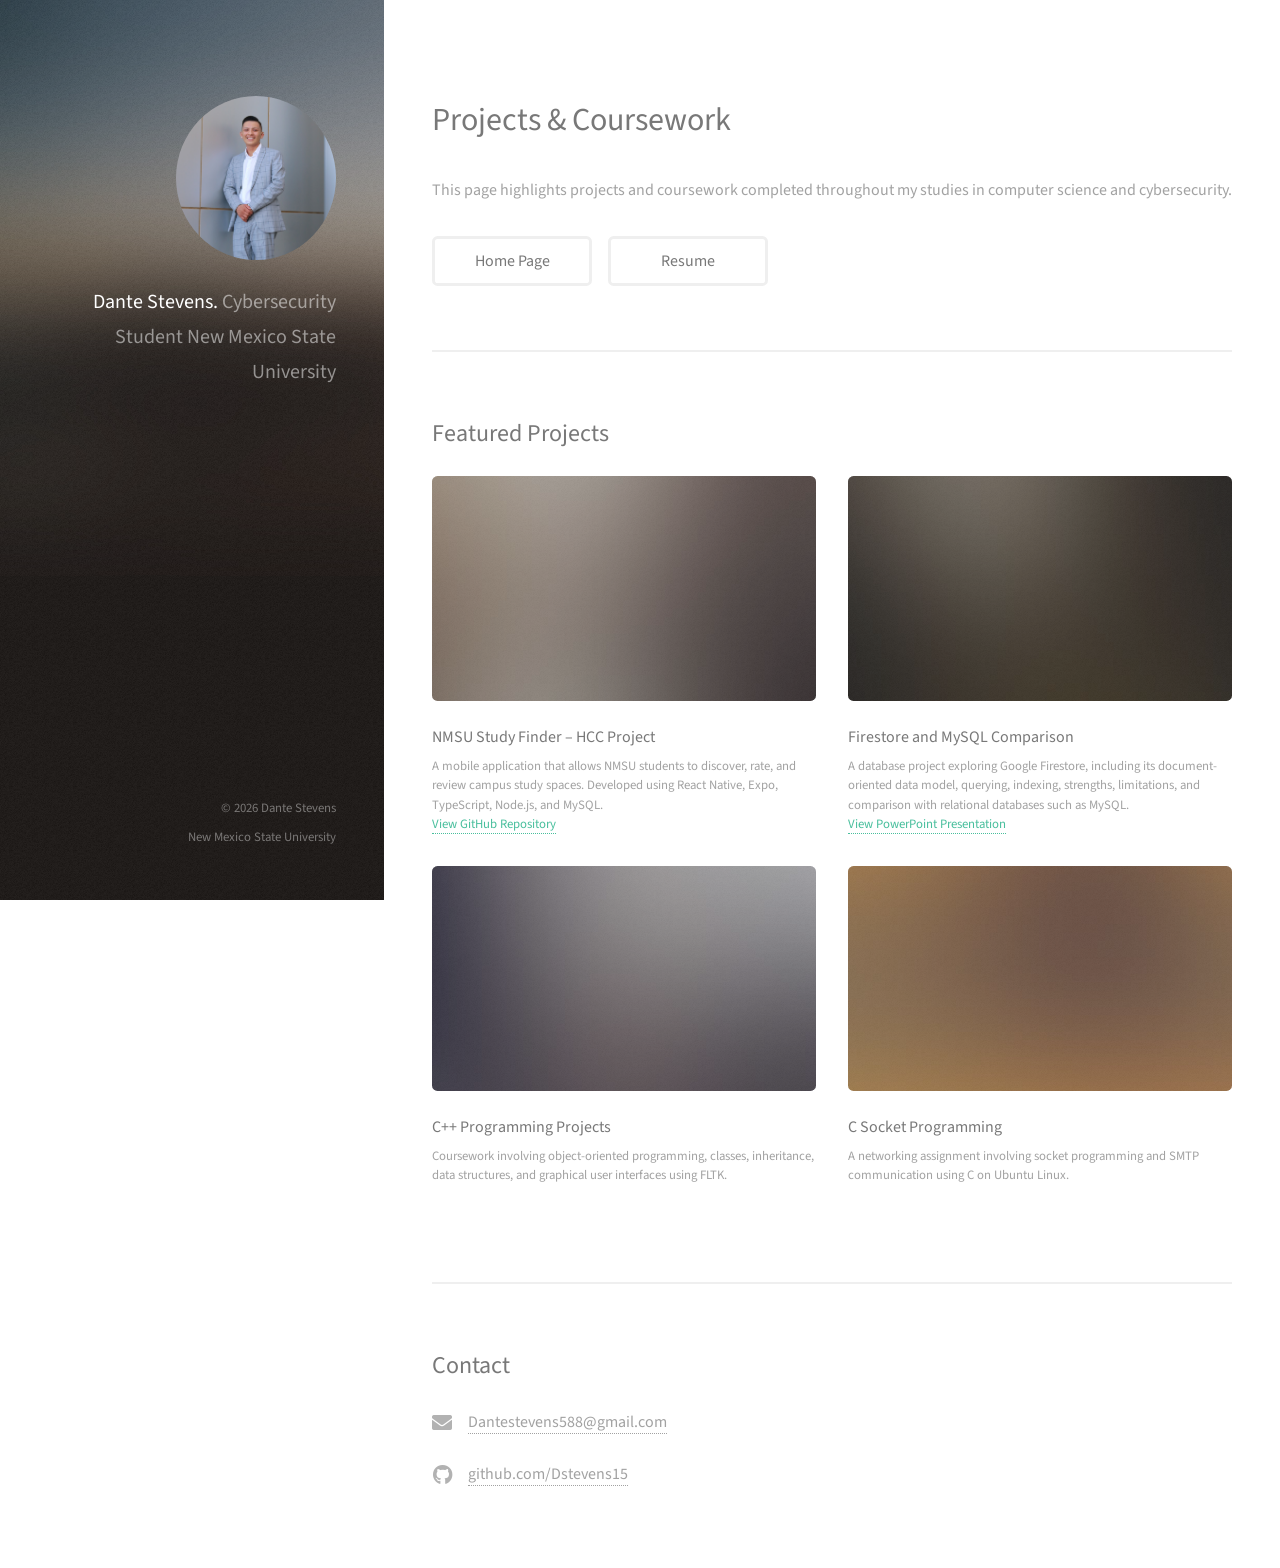
==== commit aefacac3: "Modify Firestore project details and presentation link Updated project descriptions and links for Fi" ====
--- a/portfolio.html
+++ b/portfolio.html
@@ -45,6 +45,7 @@
 
             <div class="row">
 
+                <!-- Study Finder -->
                 <article class="col-6 col-12-xsmall work-item">
                     <a href="https://github.com/Dstevens15/NMSU-Studyroom-RatingApp"
                        target="_blank" class="image fit">
@@ -63,18 +64,26 @@
                     </p>
                 </article>
 
+                <!-- Firestore Project -->
                 <article class="col-6 col-12-xsmall work-item">
-                    <a href="images/fulls/02.jpg" class="image fit">
-                        <img src="images/thumbs/02.jpg" alt="Database project" />
+                    <a href="files/Firestore.pptx" class="image fit">
+                        <img src="images/thumbs/02.jpg" alt="Firestore presentation" />
                     </a>
                     <h3>Firestore and MySQL Comparison</h3>
                     <p>
-                        A database project exploring and comparing
-                        Google Firestore and MySQL, including data
-                        organization, querying, and performance testing.
+                        A database project exploring Google Firestore,
+                        including its document-oriented data model,
+                        querying, indexing, strengths, limitations,
+                        and comparison with relational databases such as MySQL.
+                    </p>
+                    <p>
+                        <a href="files/Firestore.pptx" target="_blank">
+                            View PowerPoint Presentation
+                        </a>
                     </p>
                 </article>
 
+                <!-- C++ Projects -->
                 <article class="col-6 col-12-xsmall work-item">
                     <a href="images/fulls/03.jpg" class="image fit">
                         <img src="images/thumbs/03.jpg" alt="C++ programming project" />
@@ -87,6 +96,7 @@
                     </p>
                 </article>
 
+                <!-- C Socket Programming -->
                 <article class="col-6 col-12-xsmall work-item">
                     <a href="images/fulls/04.jpg" class="image fit">
                         <img src="images/thumbs/04.jpg" alt="Networking project" />
